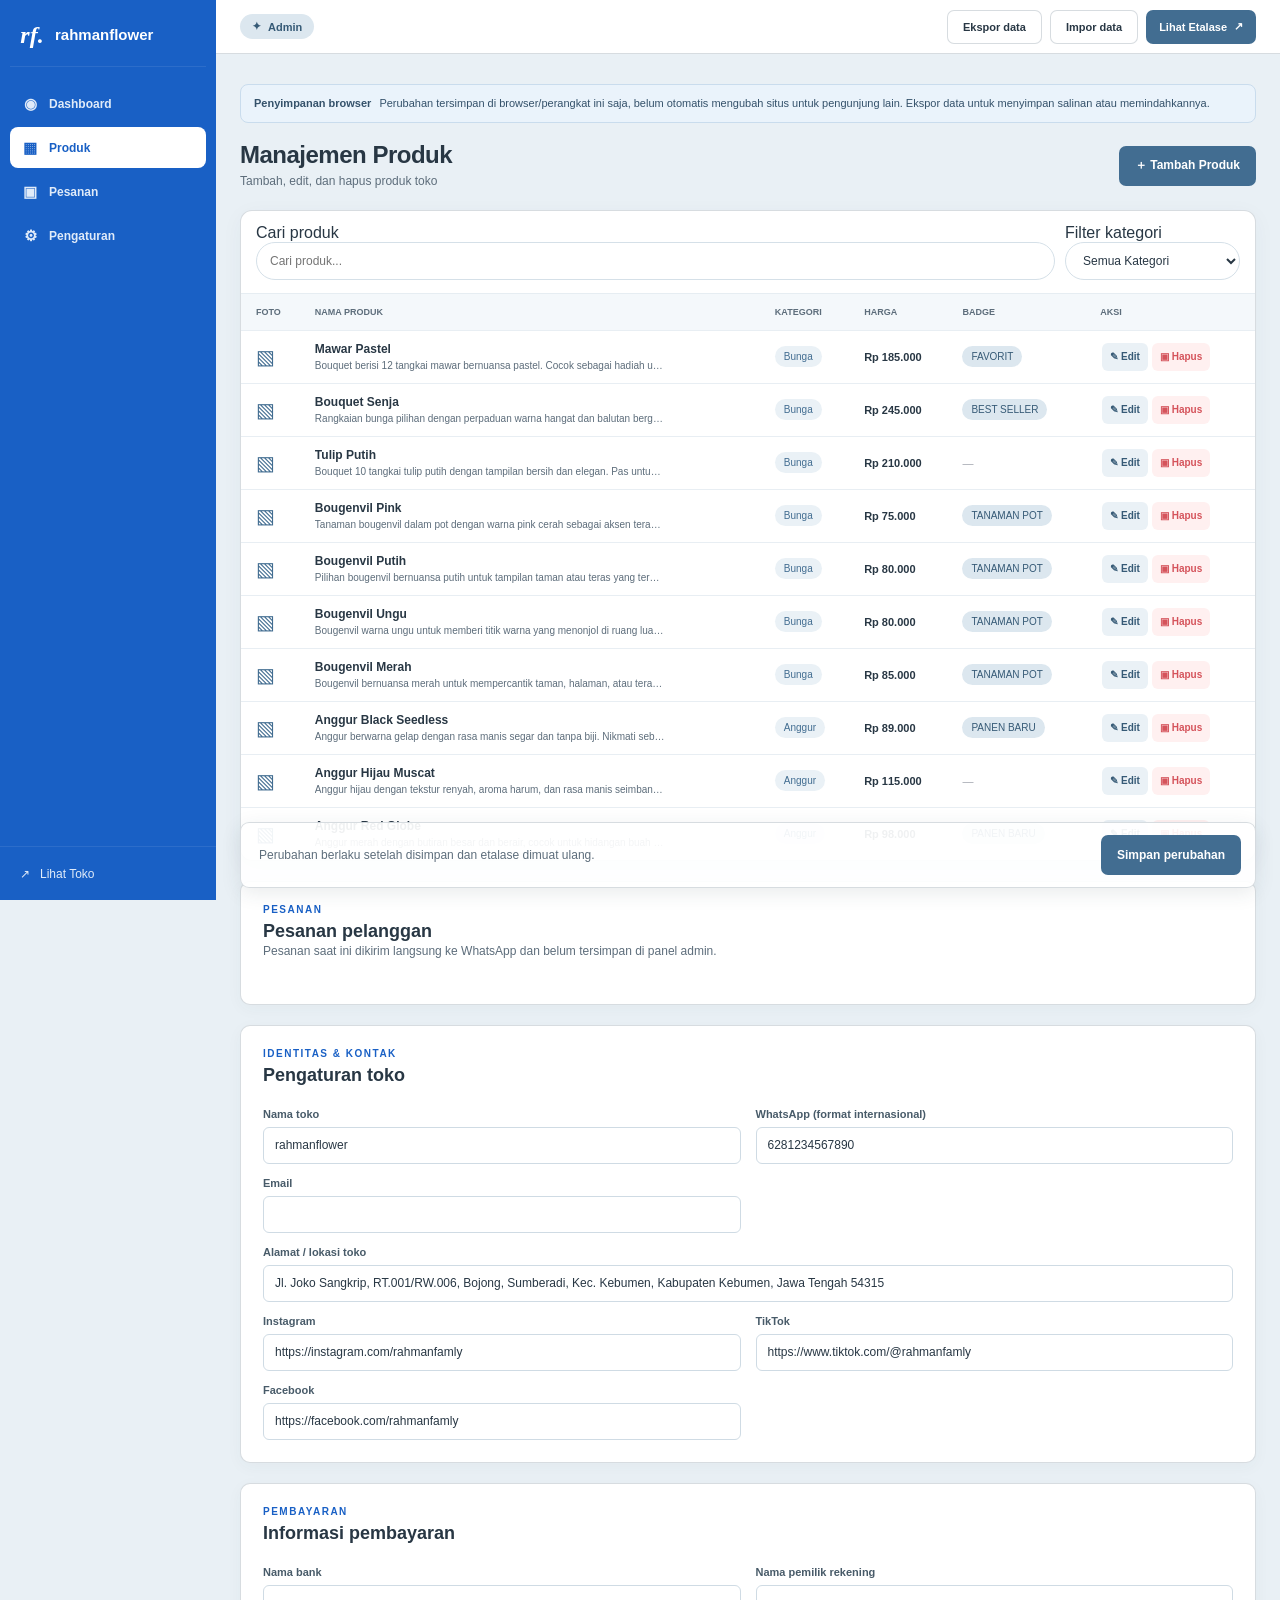
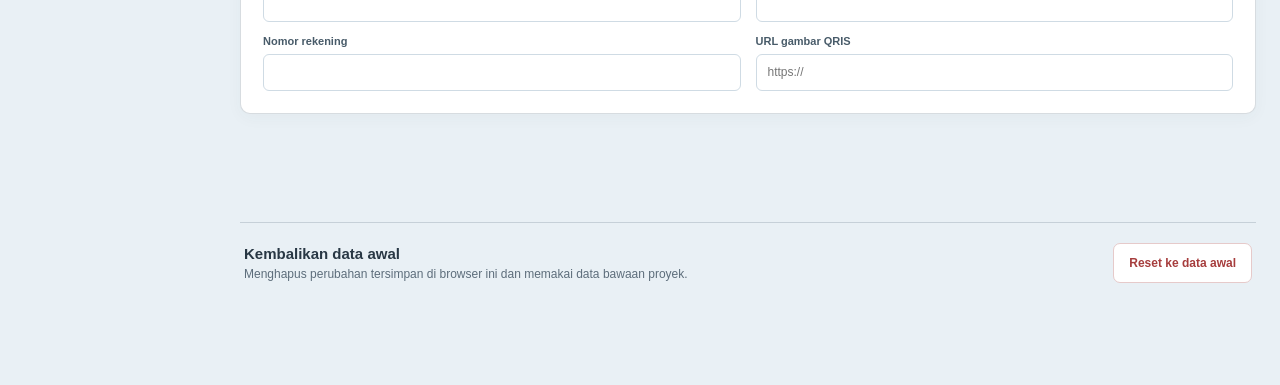
==== admin/index.html @ 13b0dfab "Add storefront admin controls and preview Co-authored-by: Copilot <223556219+Copilot@users.noreply.g" ====
<!doctype html>
<html lang="id">
  <head>
    <meta charset="UTF-8" />
    <meta name="viewport" content="width=device-width, initial-scale=1.0" />
    <meta name="theme-color" content="#1960C5" />
    <title>Admin toko — rahmanflower</title>
    <link rel="stylesheet" href="admin.css" />
    <script src="../products.js" defer></script>
    <script src="../store-data.js" defer></script>
    <script src="admin.js" defer></script>
  </head>
  <body>
    <div class="admin-layout">
      <aside class="sidebar">
        <a class="brand" href="../index.html"><span class="brand-mark">rf.</span><span>rahmanflower</span></a>
        <nav class="sidebar-nav" aria-label="Navigasi admin">
          <a class="sidebar-link" href="#overview"><span class="sidebar-icon" aria-hidden="true">◉</span>Dashboard</a>
          <a class="sidebar-link active" href="#products" aria-current="location"><span class="sidebar-icon" aria-hidden="true">▦</span>Produk</a>
          <a class="sidebar-link" href="#orders-info"><span class="sidebar-icon" aria-hidden="true">▣</span>Pesanan</a>
          <a class="sidebar-link" href="#store-settings"><span class="sidebar-icon" aria-hidden="true">⚙</span>Pengaturan</a>
        </nav>
        <a class="sidebar-store-link" href="../index.html" target="_blank" rel="noopener noreferrer"><span aria-hidden="true">↗</span>Lihat Toko</a>
      </aside>

      <main class="dashboard">
      <header class="topbar">
        <span class="admin-badge"><span aria-hidden="true">✦</span> Admin</span>
        <div class="heading-actions">
          <button class="button button-light" id="export-data" type="button">Ekspor data</button>
          <button class="button button-light" id="import-data" type="button">Impor data</button>
          <input id="import-file" type="file" accept="application/json,.json" hidden />
          <a class="store-preview-button" href="../index.html" target="_blank" rel="noopener noreferrer" aria-label="Buka pratinjau etalase di tab baru">Lihat Etalase <span aria-hidden="true">↗</span></a>
        </div>
      </header>

      <aside class="notice notice-info">
        <strong>Penyimpanan browser</strong>
        <span>Perubahan tersimpan di browser/perangkat ini saja, belum otomatis mengubah situs untuk pengunjung lain. Ekspor data untuk menyimpan salinan atau memindahkannya.</span>
      </aside>
      <div class="notice notice-status" id="status-message" role="status" aria-live="polite" hidden></div>

      <form id="store-form">
        <section class="product-management" id="products">
          <div class="panel-heading product-heading">
            <div id="overview"><h1>Manajemen Produk</h1><p class="panel-help">Tambah, edit, dan hapus produk toko</p></div>
            <button class="button button-primary" id="add-product" type="button">＋ Tambah Produk</button>
          </div>
          <div class="product-browser">
            <div class="product-toolbar">
              <label class="search-control"><span class="sr-only">Cari produk</span><input id="product-search" type="search" placeholder="Cari produk..." /></label>
              <label class="category-control"><span class="sr-only">Filter kategori</span><select id="category-filter"><option value="">Semua Kategori</option></select></label>
            </div>
            <div class="table-wrap">
              <table class="product-table">
                <thead><tr><th>Foto</th><th>Nama Produk</th><th>Kategori</th><th>Harga</th><th>Badge</th><th>Aksi</th></tr></thead>
                <tbody id="product-list"></tbody>
              </table>
            </div>
          </div>
        </section>

        <section class="panel" id="orders-info">
          <div class="panel-heading"><div><p class="eyebrow">PESANAN</p><h2>Pesanan pelanggan</h2><p class="panel-help">Pesanan saat ini dikirim langsung ke WhatsApp dan belum tersimpan di panel admin.</p></div></div>
        </section>

        <section class="panel" id="store-settings">
          <div class="panel-heading"><div><p class="eyebrow">IDENTITAS & KONTAK</p><h2>Pengaturan toko</h2></div></div>
          <div class="form-grid">
            <label>Nama toko<input name="name" data-setting="name" required maxlength="80" /></label>
            <label>WhatsApp (format internasional)<input name="whatsappPhone" data-setting="whatsappPhone" inputmode="tel" placeholder="6281234567890" /></label>
            <label>Email<input name="email" data-setting="email" type="email" /></label>
            <label class="field-wide">Alamat / lokasi toko<input name="mapLocation" data-setting="mapLocation" /></label>
            <label>Instagram<input name="instagram" data-setting="socialUrls.instagram" type="url" placeholder="https://" /></label>
            <label>TikTok<input name="tiktok" data-setting="socialUrls.tiktok" type="url" placeholder="https://" /></label>
            <label>Facebook<input name="facebook" data-setting="socialUrls.facebook" type="url" placeholder="https://" /></label>
          </div>
        </section>

        <section class="panel" id="payment-settings">
          <div class="panel-heading"><div><p class="eyebrow">PEMBAYARAN</p><h2>Informasi pembayaran</h2></div></div>
          <div class="form-grid">
            <label>Nama bank<input name="bankName" data-setting="payment.bankName" /></label>
            <label>Nama pemilik rekening<input name="bankAccountName" data-setting="payment.bankAccountName" /></label>
            <label>Nomor rekening<input name="bankAccountNumber" data-setting="payment.bankAccountNumber" inputmode="numeric" /></label>
            <label>URL gambar QRIS<input name="qrisImageUrl" data-setting="payment.qrisImageUrl" type="url" placeholder="https://" /></label>
          </div>
        </section>

        <div class="save-bar">
          <span>Perubahan berlaku setelah disimpan dan etalase dimuat ulang.</span>
          <button class="button button-primary" type="submit">Simpan perubahan</button>
        </div>
      </form>

      <section class="reset-section">
        <div><h2>Kembalikan data awal</h2><p>Menghapus perubahan tersimpan di browser ini dan memakai data bawaan proyek.</p></div>
        <button class="button button-danger" id="reset-data" type="button">Reset ke data awal</button>
      </section>
    </main>
    </div>
  </body>
</html>
---- admin/admin.css ----
:root {
  color-scheme: light;
  --ink: #283744;
  --muted: #5d6d7b;
  --line: rgba(55, 80, 103, 0.2);
  --paper: #fff;
  --wash: #e9f0f5;
  --blue: #1960c5;
  --blue-dark: #426d91;
  --accent: #426d91;
  --accent-soft: #dce7ef;
  --red: #a63d3d;
  font-family: "DM Sans", "Segoe UI", sans-serif;
}

* { box-sizing: border-box; }
body { margin: 0; background: var(--wash); color: var(--ink); }
button, input, textarea { font: inherit; }
button { cursor: pointer; }
.topbar { height: 72px; padding: 0 max(5%, calc((100% - 1120px) / 2)); display: flex; align-items: center; justify-content: space-between; background: var(--blue); color: #fff; }
.brand { display: flex; align-items: center; gap: 11px; color: inherit; font-size: 15px; font-weight: 700; text-decoration: none; }
.brand small { margin-left: 8px; font-size: 10px; letter-spacing: 1.4px; opacity: .8; }
.brand-mark { width: 36px; height: 36px; display: grid; place-items: center; border: 1px solid #ffffffb3; border-radius: 50%; font-family: Georgia, serif; font-style: italic; }
.store-link { color: #fff; font-size: 13px; text-decoration: none; }
.admin-layout { display: grid; grid-template-columns: 220px minmax(0, 1fr); align-items: start; gap: 30px; width: min(100% - 48px, 1280px); margin: 32px auto 70px; }
.sidebar { position: sticky; top: 24px; min-height: calc(100vh - 120px); display: flex; flex-direction: column; padding: 18px 12px; border: 1px solid var(--line); border-radius: 10px; background: var(--paper); }
.sidebar-label { margin: 0 10px 12px; color: #8493a0; font-size: 10px; font-weight: 700; letter-spacing: 1.4px; }
.sidebar-nav { display: grid; gap: 5px; }
.sidebar-link { min-height: 44px; display: flex; align-items: center; gap: 11px; padding: 0 11px; border-radius: 7px; color: #516371; font-size: 13px; font-weight: 600; text-decoration: none; transition: background .15s, color .15s; }
.sidebar-link:hover { background: #f2f6fa; color: var(--blue); }
.sidebar-link.active { background: #eaf2fc; color: var(--blue); }
.sidebar-icon { width: 20px; color: currentColor; font-size: 18px; text-align: center; }
.sidebar-bottom { display: flex; align-items: center; gap: 8px; margin: auto 8px 0; padding-top: 20px; color: var(--muted); font-size: 11px; }
.sidebar-status-dot { width: 8px; height: 8px; border-radius: 50%; background: #45a875; }
.dashboard { width: 100%; min-width: 0; margin: 8px 0 0; }
.page-heading, .panel, .reset-section { scroll-margin-top: 22px; }
.page-heading { display: flex; justify-content: space-between; align-items: end; gap: 20px; margin-bottom: 25px; }
.eyebrow { margin: 0 0 8px; color: var(--blue); font-size: 10px; font-weight: 700; letter-spacing: 1.5px; }
h1, h2, h3, p { margin-top: 0; }
h1 { margin-bottom: 7px; font-size: clamp(30px, 5vw, 42px); letter-spacing: -1.5px; }
.page-heading p:not(.eyebrow), .panel-help, .reset-section p { margin-bottom: 0; color: var(--muted); font-size: 14px; }
.heading-actions { display: flex; gap: 8px; }
.button { min-height: 40px; padding: 0 15px; border: 1px solid transparent; border-radius: 7px; font-size: 13px; font-weight: 700; }
.button-light { border-color: var(--line); background: var(--paper); color: var(--ink); }
.button-light:hover { border-color: #9fb5c7; }
.button-primary { background: var(--blue); color: white; }
.button-primary:hover { background: var(--blue-dark); }
.button-danger { border-color: #e6caca; background: #fff; color: var(--red); }
.notice { margin-bottom: 18px; padding: 13px 16px; border: 1px solid; border-radius: 8px; font-size: 13px; line-height: 1.55; }
.notice-info { display: flex; gap: 8px; border-color: #c9dced; background: #eaf3fb; color: #34516a; }
.notice-info strong { white-space: nowrap; }
.notice-status { margin-top: -6px; }
.notice-success { border-color: #c8e5d3; background: #effaf3; color: #27623c; }
.notice-error { border-color: #efcaca; background: #fff1f1; color: #8d2929; }
.panel { margin-top: 18px; padding: 25px; border: 1px solid var(--line); border-radius: 10px; background: var(--paper); box-shadow: 0 4px 16px #2b46580a; }
.panel-heading { display: flex; align-items: center; justify-content: space-between; gap: 16px; margin-bottom: 22px; }
.panel-heading h2, .reset-section h2 { margin: 0; font-size: 19px; }
.panel-heading .eyebrow { margin-bottom: 6px; }
.product-heading { align-items: center; margin-bottom: 18px; }
.product-heading .panel-help { margin-top: 7px; }
.form-grid { display: grid; grid-template-columns: repeat(2, minmax(0, 1fr)); gap: 17px 18px; }
.form-grid label { display: grid; gap: 7px; color: #485b69; font-size: 12px; font-weight: 700; }
.form-grid input, .form-grid textarea { width: 100%; min-height: 42px; padding: 10px 11px; border: 1px solid #cfdbe4; border-radius: 6px; outline: none; background: #fff; color: var(--ink); font-size: 13px; font-weight: 400; }
.form-grid input[type="file"] { min-height: 44px; padding: 7px; background: #fff; }
.form-grid textarea { min-height: 82px; resize: vertical; }
.form-grid input:focus, .form-grid textarea:focus { border-color: #6b9acc; box-shadow: 0 0 0 3px #1960c51a; }
.form-grid input[readonly] { background: #f4f7f9; color: #73818c; }
.field-wide { grid-column: 1 / -1; }
.product-list { display: grid; gap: 12px; }
.product-editor { padding: 18px; border: 1px solid var(--line); border-radius: 8px; background: #fbfcfd; }
.product-editor-heading { display: flex; justify-content: space-between; align-items: center; gap: 14px; margin-bottom: 16px; }
.product-editor-heading h3 { margin: 0; overflow-wrap: anywhere; font-size: 15px; }
.upload-help { color: var(--muted); font-size: 11px; font-weight: 400; line-height: 1.5; }
.upload-preview-wrap { display: flex; align-items: center; gap: 12px; }
.upload-preview { width: 76px; height: 76px; flex: 0 0 76px; border: 1px solid var(--line); border-radius: 7px; background: #fff; object-fit: cover; }
.remove-button { padding: 6px 10px; border: 1px solid #e6caca; border-radius: 5px; background: #fff; color: var(--red); font-size: 12px; }
.empty-list { margin: 0; padding: 20px; color: var(--muted); text-align: center; font-size: 13px; }
.save-bar { position: sticky; bottom: 12px; z-index: 2; display: flex; justify-content: space-between; align-items: center; gap: 16px; margin-top: 20px; padding: 12px 14px 12px 18px; border: 1px solid var(--line); border-radius: 9px; background: #ffffffed; box-shadow: 0 5px 20px #2637451a; }
.save-bar span { color: var(--muted); font-size: 12px; }
.reset-section { display: flex; justify-content: space-between; align-items: center; gap: 20px; margin-top: 30px; padding: 20px 4px; border-top: 1px solid var(--line); }
.reset-section h2 { margin-bottom: 5px; font-size: 15px; }
.reset-section p { font-size: 12px; }

@media (max-width: 700px) {
  .topbar { height: 62px; padding: 0 18px; }
  .admin-layout { display: block; width: 100%; margin: 0 auto 55px; }
  .sidebar { position: sticky; top: 0; z-index: 5; min-height: 0; overflow-x: auto; padding: 8px 14px; border-width: 0 0 1px; border-radius: 0; }
  .sidebar-label, .sidebar-bottom { display: none; }
  .sidebar-nav { display: flex; width: max-content; min-width: 100%; gap: 5px; }
  .sidebar-link { min-height: 40px; padding: 0 11px; white-space: nowrap; font-size: 12px; }
  .sidebar-icon { width: auto; }
  .dashboard { width: min(100% - 28px, 1040px); margin: 24px auto 0; }
  .page-heading { align-items: start; flex-direction: column; }
  .heading-actions { width: 100%; }
  .heading-actions .button { flex: 1; padding: 0 8px; }
  .panel { padding: 18px 15px; }
  .form-grid { grid-template-columns: 1fr; gap: 14px; }
  .field-wide { grid-column: auto; }
  .product-heading { align-items: start; flex-direction: column; }
  .save-bar { align-items: stretch; flex-direction: column; }
  .save-bar .button { width: 100%; }
  .reset-section { align-items: start; flex-direction: column; }
  .notice-info { flex-direction: column; gap: 3px; }
}

body { background: var(--wash); color: var(--ink); }
.admin-layout { display: block; width: auto; min-height: 100vh; margin: 0 0 0 216px; }
.sidebar { position: fixed; inset: 0 auto 0 0; z-index: 10; width: 216px; min-height: 100vh; padding: 21px 10px 14px; border: 0; border-radius: 0; background: #1960c5; color: #fff; }
.brand { min-height: 46px; gap: 10px; padding: 0 9px 18px; border-bottom: 1px solid #ffffff15; color: #fff; font-size: 15px; }
.brand-mark { width: 26px; height: 26px; flex: 0 0 26px; border: 0; color: #fff; font-size: 24px; }
.sidebar-nav { gap: 3px; margin-top: 16px; }
.sidebar-link { min-height: 41px; gap: 10px; padding: 0 11px; border-radius: 8px; color: #e0ebf9; font-size: 12px; }
.sidebar-link:hover { background: #ffffff1a; color: #fff; }
.sidebar-link.active { background: #fff; color: #1960c5; }
.sidebar-icon { width: 18px; font-size: 15px; }
.sidebar-store-link { position: absolute; right: 0; bottom: 0; left: 0; min-height: 54px; display: flex; align-items: center; gap: 10px; padding: 0 20px; border-top: 1px solid #ffffff15; color: #d3d1dd; font-size: 12px; text-decoration: none; }
.sidebar-store-link { color: #e0ebf9; }
.sidebar-store-link:hover { color: #fff; background: #ffffff12; }
.dashboard { width: auto; max-width: none; min-height: 100vh; margin: 0; padding: 0 24px 60px; }
.topbar { position: sticky; top: 0; z-index: 8; height: 54px; margin: 0 -24px 30px; padding: 0 24px; border-bottom: 1px solid var(--line); background: #fff; color: var(--ink); }
.admin-badge { display: inline-flex; align-items: center; gap: 7px; padding: 6px 12px; border-radius: 20px; background: #dce7ef; color: #365a76; font-size: 11px; font-weight: 700; }
.heading-actions { align-items: center; }
.heading-actions .button { min-height: 34px; font-size: 11px; }
.store-link { color: var(--blue); font-size: 12px; }
.store-preview-button { min-height: 34px; display: inline-flex; align-items: center; gap: 7px; padding: 0 13px; border-radius: 7px; background: var(--accent); color: #fff; font-size: 11px; font-weight: 700; text-decoration: none; transition: background .2s ease; }
.store-preview-button:hover { background: #365a76; }
.notice-info { margin: 0 0 18px; padding: 10px 13px; font-size: 11px; }
.notice-info strong { white-space: normal; }
.notice-status { margin-top: 0; }
.page-heading { margin-bottom: 20px; }
.product-management { scroll-margin-top: 76px; }
.product-heading { align-items: center; margin: 0 0 20px; }
.product-heading h1 { margin: 0 0 3px; font-size: 24px; letter-spacing: -.5px; }
.product-heading .panel-help { margin: 0; font-size: 12px; }
.button { border-radius: 7px; font-size: 12px; }
.button-primary { background: var(--accent); color: white; }
.button-primary:hover { background: #365a76; }
.product-browser { overflow: hidden; border: 1px solid var(--line); border-radius: 12px; background: #fff; box-shadow: 0 5px 22px #3750670b; }
.product-toolbar { display: grid; grid-template-columns: minmax(0, 1fr) 175px; gap: 10px; padding: 13px 15px; border-bottom: 1px solid #e6edf2; }
.product-toolbar input, .product-toolbar select { width: 100%; height: 38px; padding: 0 13px; border: 1px solid #d5e0e8; border-radius: 22px; background: #fff; color: var(--ink); font: inherit; font-size: 12px; outline: none; }
.product-toolbar input:focus, .product-toolbar select:focus { border-color: var(--accent); box-shadow: 0 0 0 3px #426d911a; }
.table-wrap { overflow-x: auto; }
.product-table { width: 100%; border-collapse: collapse; text-align: left; }
.product-table th { height: 36px; padding: 0 11px; background: #f4f8fb; color: #5d6d7b; font-size: 9px; font-weight: 700; text-transform: uppercase; white-space: nowrap; }
.product-table th:first-child, .product-table td:first-child { padding-left: 15px; }
.product-table td { min-height: 68px; padding: 10px 11px; border-top: 1px solid #e8eef3; color: var(--ink); font-size: 11px; vertical-align: middle; }
.product-row:hover { background: #f7fafc; }
.product-row[hidden], .product-editor-row[hidden] { display: none; }
.product-thumbnail { width: 48px; height: 48px; border-radius: 7px; background: #dce7ef; object-fit: cover; }
.thumbnail-empty { color: var(--accent) !important; font-size: 20px !important; }
.table-product-name, .table-product-description { display: block; max-width: 350px; overflow: hidden; text-overflow: ellipsis; white-space: nowrap; }
.table-product-name { margin-bottom: 4px; color: var(--ink); font-size: 12px; font-weight: 700; }
.table-product-description { color: var(--muted); font-size: 10px; }
.category-badge, .tag-badge { display: inline-flex; min-height: 21px; align-items: center; padding: 0 9px; border-radius: 20px; background: #eaf1f6; color: #426d91; font-size: 10px; white-space: nowrap; }
.tag-badge { background: #dce7ef; color: #365a76; }
.price-cell { font-weight: 700; white-space: nowrap; }
.muted-cell { color: #a0a4ad !important; }
.actions-cell { white-space: nowrap; }
.table-action { min-height: 28px; margin: 2px; padding: 0 8px; border: 0; border-radius: 6px; font-size: 10px; font-weight: 700; }
.edit-action { background: #eaf1f6; color: #365a76; }
.delete-action { background: #fff0f0; color: #d5535b; }
.empty-list { padding: 30px !important; color: #7d8490 !important; text-align: center; }
.product-editor-row td { padding: 0 14px 14px !important; background: #f4f8fb; }
.product-editor { padding: 16px; border-color: #eceef3; background: #fff; }
.product-editor-heading { margin-bottom: 14px; }
.product-editor-heading h3 { font-size: 14px; }
.form-grid { grid-template-columns: repeat(2, minmax(0, 1fr)); gap: 13px 15px; }
.form-grid label { font-size: 11px; }
.form-grid input, .form-grid textarea { min-height: 37px; font-size: 12px; }
.panel { margin-top: 20px; padding: 22px; scroll-margin-top: 72px; }
.panel-heading h2 { font-size: 18px; }
.panel-help { font-size: 12px; line-height: 1.5; }
.save-bar { bottom: 12px; }
.reset-section { margin: 22px 0; }

@media (max-width: 800px) {
  .admin-layout { margin-left: 68px; }
  .sidebar { width: 68px; padding: 15px 7px 12px; }
  .brand { justify-content: center; padding: 0 0 17px; font-size: 0; }
  .sidebar-link { justify-content: center; padding: 0 4px; font-size: 0; }
  .sidebar-icon { width: auto; font-size: 17px; }
  .sidebar-store-link { justify-content: center; padding: 0; font-size: 0; }
  .dashboard { padding-right: 16px; padding-left: 16px; }
  .topbar { margin-right: -16px; margin-left: -16px; padding: 0 16px; }
  .heading-actions .button { display: inline-flex; min-height: 29px; padding: 0 7px; font-size: 9px; }
  .store-preview-button { min-height: 29px; padding: 0 8px; font-size: 9px; }
  .product-table { min-width: 760px; }
  .product-toolbar { grid-template-columns: minmax(0, 1fr) 145px; }
}

@media (max-width: 520px) {
  .admin-layout { margin-left: 0; padding-top: 112px; }
  .sidebar { inset: 54px 0 auto; width: 100%; min-height: 58px; height: 58px; flex-direction: row; align-items: center; padding: 4px 10px; border-bottom: 1px solid #ffffff1a; }
  .brand { display: none; }
  .sidebar-nav { display: flex; width: 100%; justify-content: space-around; gap: 3px; margin: 0; }
  .sidebar-link { min-width: 58px; min-height: 44px; flex-direction: column; gap: 2px; padding: 4px; font-size: 9px; }
  .sidebar-icon { font-size: 15px; }
  .sidebar-store-link { display: none; }
  .dashboard { padding: 0 12px 45px; }
  .topbar { position: fixed; right: 0; left: 0; height: 54px; margin: 0; padding: 0 14px; }
  .product-heading h1 { font-size: 21px; }
  .product-heading { align-items: start; flex-direction: row; }
  .product-heading .button { min-height: 36px; padding: 0 9px; font-size: 10px; white-space: nowrap; }
  .product-toolbar { grid-template-columns: 1fr; }
  .form-grid { grid-template-columns: 1fr; }
  .field-wide { grid-column: auto; }
  .notice-info { flex-direction: column; gap: 3px; }
}
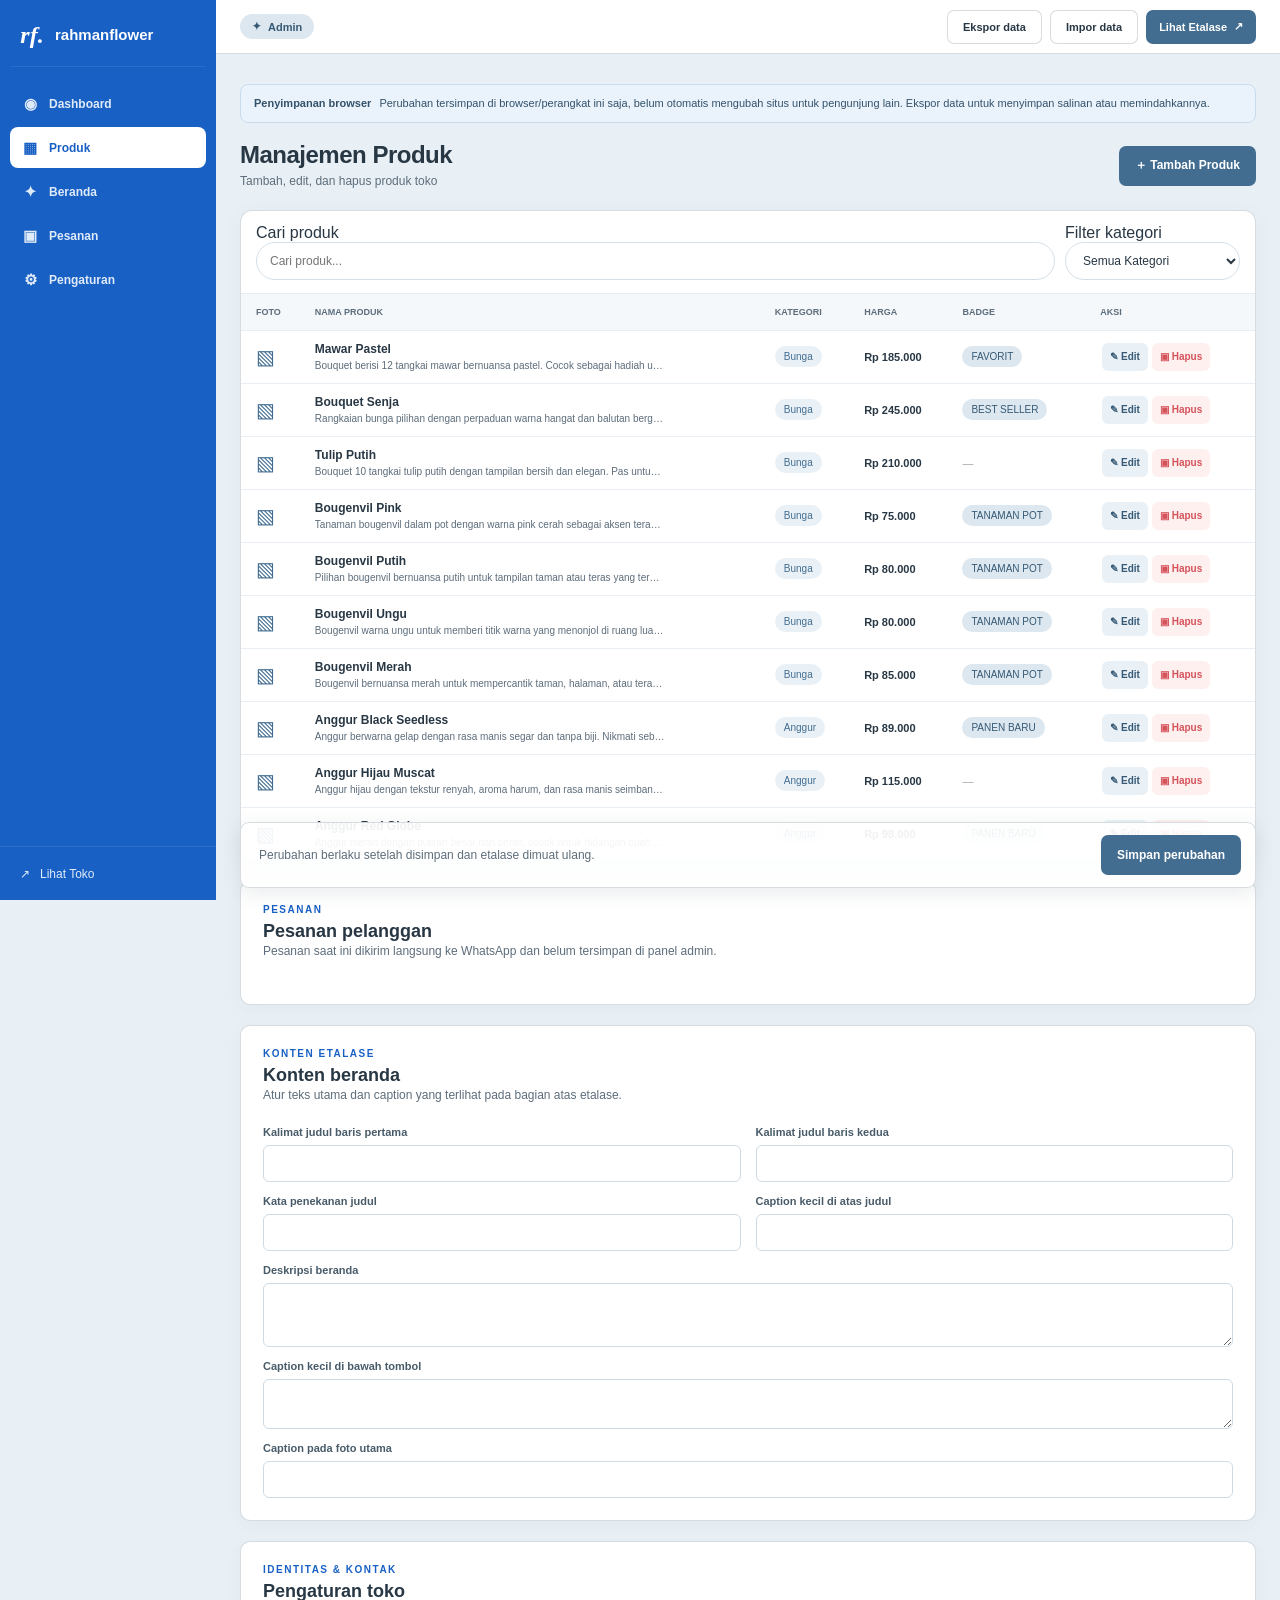
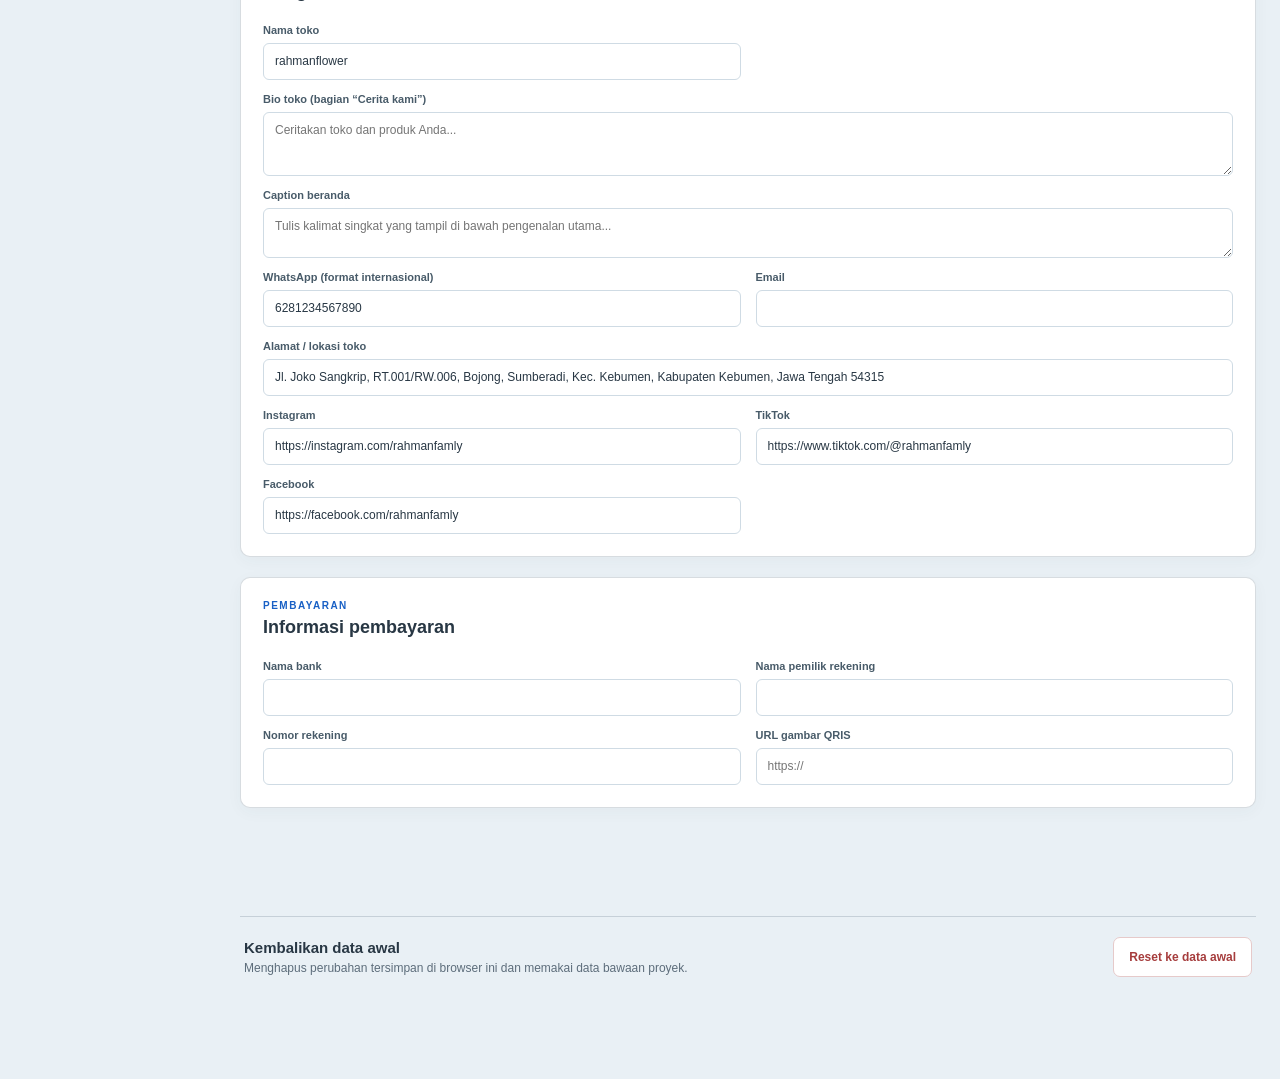
==== commit 8a936a4c: "Add product detail preview modal Co-authored-by: Copilot <223556219+Copilot@users.noreply.github.com" ====
--- a/admin/index.html
+++ b/admin/index.html
@@ -17,6 +17,7 @@
         <nav class="sidebar-nav" aria-label="Navigasi admin">
           <a class="sidebar-link" href="#overview"><span class="sidebar-icon" aria-hidden="true">◉</span>Dashboard</a>
           <a class="sidebar-link active" href="#products" aria-current="location"><span class="sidebar-icon" aria-hidden="true">▦</span>Produk</a>
+          <a class="sidebar-link" href="#hero-settings"><span class="sidebar-icon" aria-hidden="true">✦</span>Beranda</a>
           <a class="sidebar-link" href="#orders-info"><span class="sidebar-icon" aria-hidden="true">▣</span>Pesanan</a>
           <a class="sidebar-link" href="#store-settings"><span class="sidebar-icon" aria-hidden="true">⚙</span>Pengaturan</a>
         </nav>
@@ -64,10 +65,25 @@
           <div class="panel-heading"><div><p class="eyebrow">PESANAN</p><h2>Pesanan pelanggan</h2><p class="panel-help">Pesanan saat ini dikirim langsung ke WhatsApp dan belum tersimpan di panel admin.</p></div></div>
         </section>
 
+        <section class="panel" id="hero-settings">
+          <div class="panel-heading"><div><p class="eyebrow">KONTEN ETALASE</p><h2>Konten beranda</h2><p class="panel-help">Atur teks utama dan caption yang terlihat pada bagian atas etalase.</p></div></div>
+          <div class="form-grid">
+            <label>Kalimat judul baris pertama<input name="heroTitleFirst" data-setting="hero.titleFirst" maxlength="80" /></label>
+            <label>Kalimat judul baris kedua<input name="heroTitleSecond" data-setting="hero.titleSecond" maxlength="80" /></label>
+            <label>Kata penekanan judul<input name="heroTitleEmphasis" data-setting="hero.titleEmphasis" maxlength="50" /></label>
+            <label>Caption kecil di atas judul<input name="heroEyebrow" data-setting="hero.eyebrow" maxlength="100" /></label>
+            <label class="field-wide">Deskripsi beranda<textarea name="heroDescription" data-setting="hero.description" rows="3" maxlength="500"></textarea></label>
+            <label class="field-wide">Caption kecil di bawah tombol<textarea name="heroNote" data-setting="hero.note" rows="2" maxlength="160"></textarea></label>
+            <label class="field-wide">Caption pada foto utama<input name="heroImageCaption" data-setting="hero.caption" maxlength="100" /></label>
+          </div>
+        </section>
+
         <section class="panel" id="store-settings">
           <div class="panel-heading"><div><p class="eyebrow">IDENTITAS & KONTAK</p><h2>Pengaturan toko</h2></div></div>
           <div class="form-grid">
             <label>Nama toko<input name="name" data-setting="name" required maxlength="80" /></label>
+            <label class="field-wide">Bio toko (bagian “Cerita kami”)<textarea name="bio" data-setting="bio" rows="3" maxlength="500" placeholder="Ceritakan toko dan produk Anda..."></textarea></label>
+            <label class="field-wide">Caption beranda<textarea name="caption" data-setting="caption" rows="2" maxlength="200" placeholder="Tulis kalimat singkat yang tampil di bawah pengenalan utama..."></textarea></label>
             <label>WhatsApp (format internasional)<input name="whatsappPhone" data-setting="whatsappPhone" inputmode="tel" placeholder="6281234567890" /></label>
             <label>Email<input name="email" data-setting="email" type="email" /></label>
             <label class="field-wide">Alamat / lokasi toko<input name="mapLocation" data-setting="mapLocation" /></label>
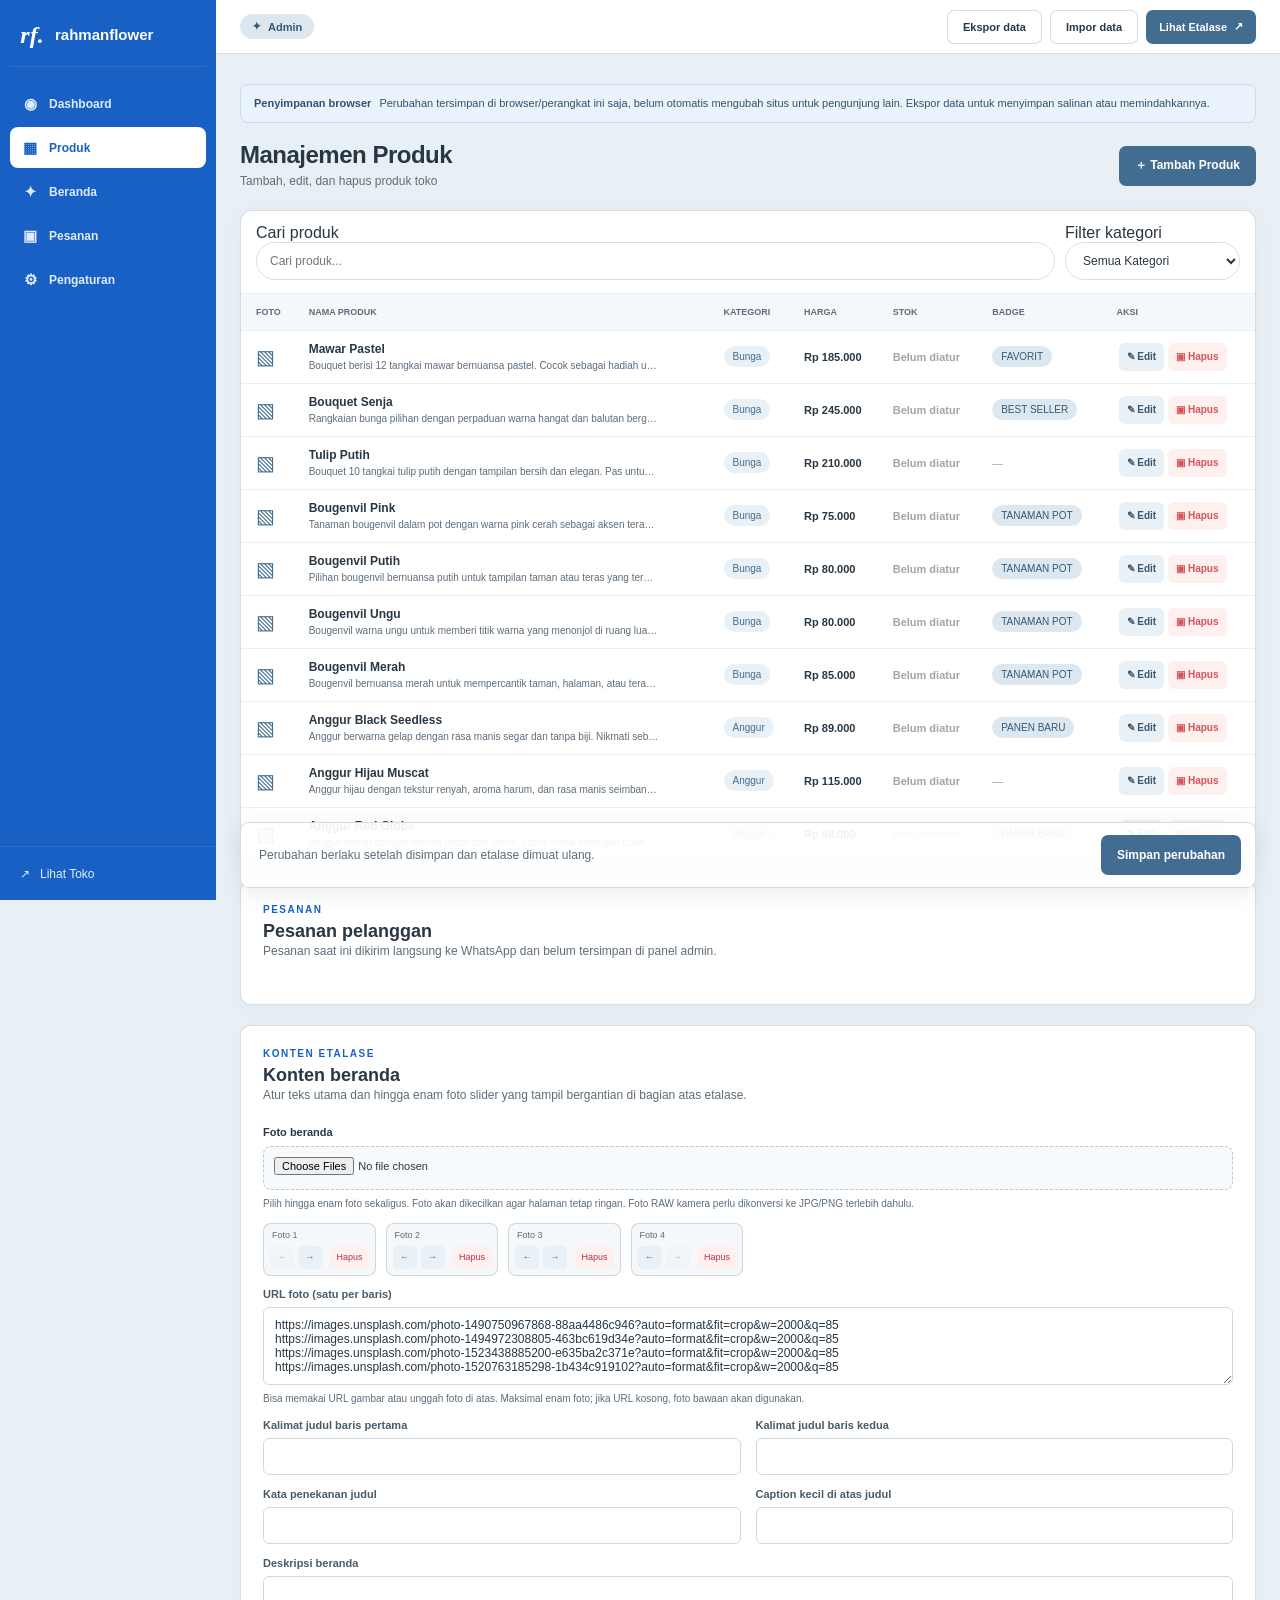
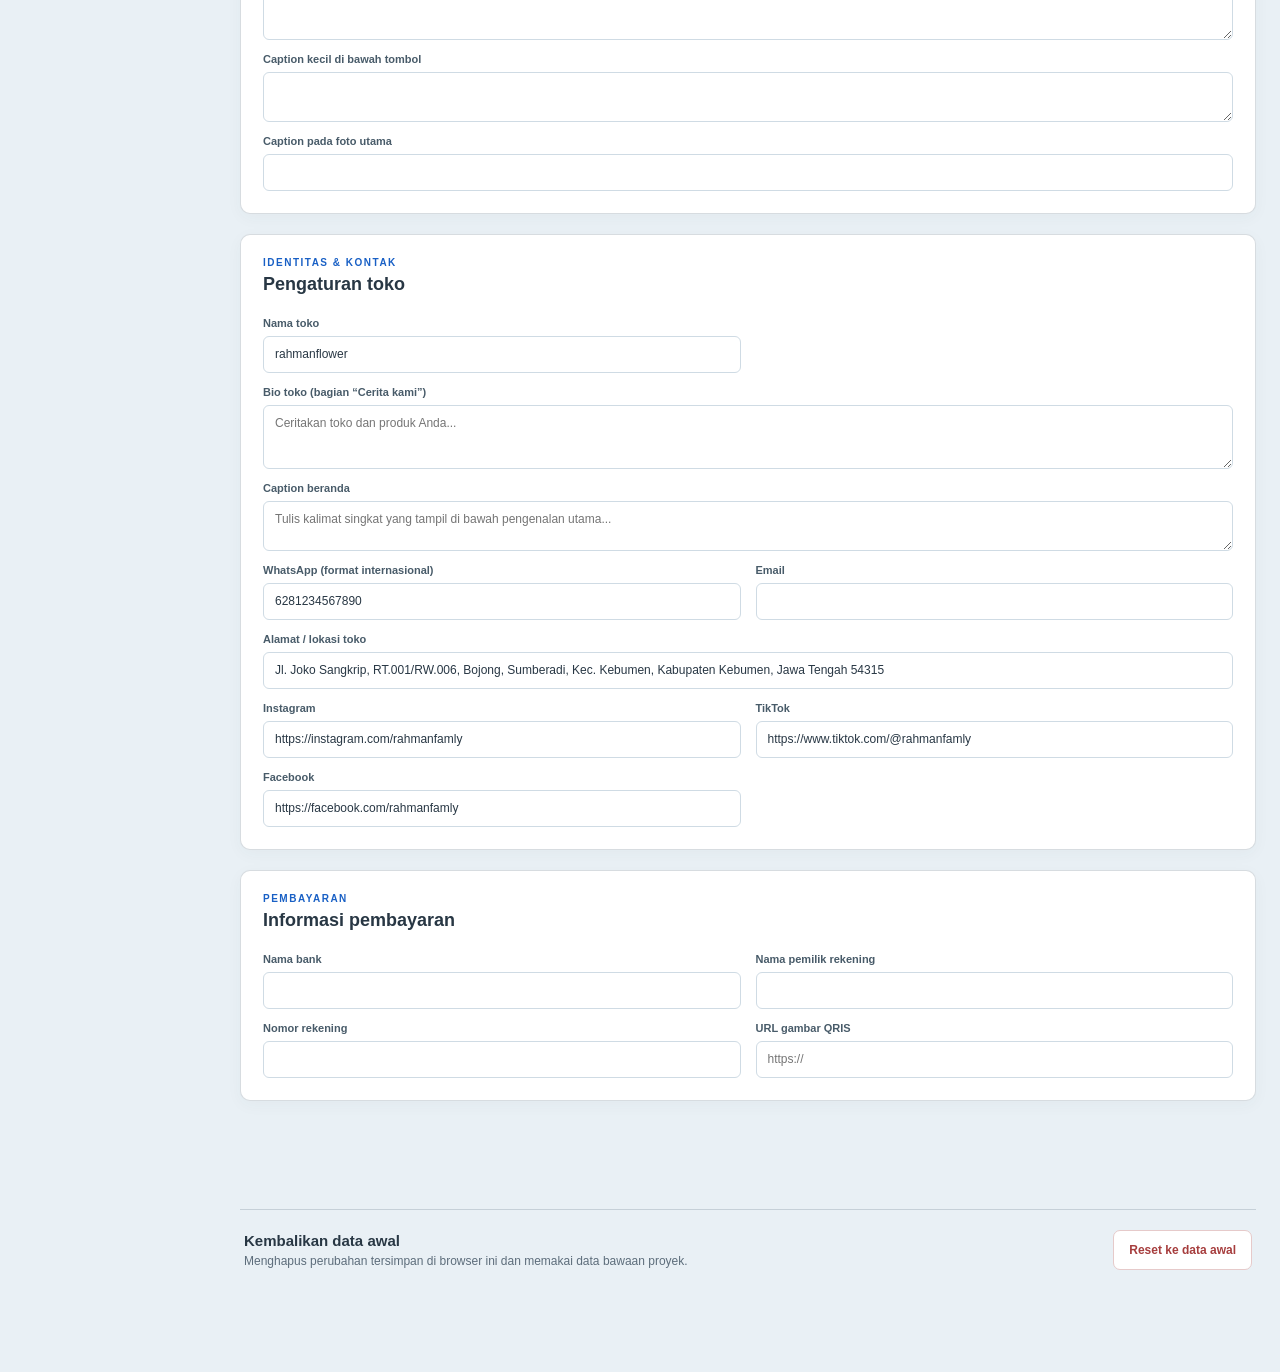
==== commit 43fe006e: "Add homepage slider and admin image controls Co-authored-by: Copilot <223556219+Copilot@users.norepl" ====
--- a/admin/index.html
+++ b/admin/index.html
@@ -54,7 +54,7 @@
             </div>
             <div class="table-wrap">
               <table class="product-table">
-                <thead><tr><th>Foto</th><th>Nama Produk</th><th>Kategori</th><th>Harga</th><th>Badge</th><th>Aksi</th></tr></thead>
+                <thead><tr><th>Foto</th><th>Nama Produk</th><th>Kategori</th><th>Harga</th><th>Stok</th><th>Badge</th><th>Aksi</th></tr></thead>
                 <tbody id="product-list"></tbody>
               </table>
             </div>
@@ -66,8 +66,16 @@
         </section>
 
         <section class="panel" id="hero-settings">
-          <div class="panel-heading"><div><p class="eyebrow">KONTEN ETALASE</p><h2>Konten beranda</h2><p class="panel-help">Atur teks utama dan caption yang terlihat pada bagian atas etalase.</p></div></div>
+          <div class="panel-heading"><div><p class="eyebrow">KONTEN ETALASE</p><h2>Konten beranda</h2><p class="panel-help">Atur teks utama dan hingga enam foto slider yang tampil bergantian di bagian atas etalase.</p></div></div>
           <div class="form-grid">
+            <div class="field-wide hero-image-settings">
+              <label for="hero-image-upload">Foto beranda</label>
+              <input id="hero-image-upload" type="file" accept="image/*" multiple />
+              <span class="upload-help">Pilih hingga enam foto sekaligus. Foto akan dikecilkan agar halaman tetap ringan. Foto RAW kamera perlu dikonversi ke JPG/PNG terlebih dahulu.</span>
+              <div id="hero-image-list" class="hero-image-list" aria-live="polite"></div>
+              <label for="hero-image-urls">URL foto (satu per baris)<textarea id="hero-image-urls" name="heroSlides" data-setting="hero.slides" rows="4" maxlength="2500000" placeholder="Satu URL foto HTTPS atau path relatif per baris"></textarea></label>
+              <span class="upload-help">Bisa memakai URL gambar atau unggah foto di atas. Maksimal enam foto; jika URL kosong, foto bawaan akan digunakan.</span>
+            </div>
             <label>Kalimat judul baris pertama<input name="heroTitleFirst" data-setting="hero.titleFirst" maxlength="80" /></label>
             <label>Kalimat judul baris kedua<input name="heroTitleSecond" data-setting="hero.titleSecond" maxlength="80" /></label>
             <label>Kata penekanan judul<input name="heroTitleEmphasis" data-setting="hero.titleEmphasis" maxlength="50" /></label>
--- a/admin/admin.css
+++ b/admin/admin.css
@@ -154,6 +154,8 @@
 .category-badge, .tag-badge { display: inline-flex; min-height: 21px; align-items: center; padding: 0 9px; border-radius: 20px; background: #eaf1f6; color: #426d91; font-size: 10px; white-space: nowrap; }
 .tag-badge { background: #dce7ef; color: #365a76; }
 .price-cell { font-weight: 700; white-space: nowrap; }
+.stock-cell { font-weight: 600; white-space: nowrap; }
+.stock-empty { color: var(--red) !important; }
 .muted-cell { color: #a0a4ad !important; }
 .actions-cell { white-space: nowrap; }
 .table-action { min-height: 28px; margin: 2px; padding: 0 8px; border: 0; border-radius: 6px; font-size: 10px; font-weight: 700; }
@@ -170,6 +172,19 @@
 .panel { margin-top: 20px; padding: 22px; scroll-margin-top: 72px; }
 .panel-heading h2 { font-size: 18px; }
 .panel-help { font-size: 12px; line-height: 1.5; }
+.form-grid .upload-help { display: block; margin-top: 6px; color: var(--muted); font-size: 10px; line-height: 1.5; }
+.hero-image-settings > label:first-child { display: block; margin-bottom: 8px; color: var(--ink); font-size: 11px; font-weight: 700; }
+.hero-image-settings > input[type="file"] { width: 100%; padding: 10px; border: 1px dashed #b9c9d6; border-radius: 8px; background: #f7fafc; color: var(--ink); font: inherit; font-size: 11px; }
+.hero-image-list { display: grid; grid-template-columns: repeat(auto-fill, minmax(112px, 1fr)); gap: 10px; margin: 12px 0; }
+.hero-image-card { position: relative; min-width: 0; overflow: hidden; border: 1px solid var(--line); border-radius: 8px; background: #f4f8fb; }
+.hero-image-card img { width: 100%; height: 82px; object-fit: cover; }
+.hero-image-card img[hidden] { display: none; }
+.hero-image-card > span { display: block; overflow: hidden; padding: 6px 8px; color: var(--muted); font-size: 9px; text-overflow: ellipsis; white-space: nowrap; }
+.hero-image-actions { display: flex; gap: 4px; padding: 0 6px 6px; }
+.hero-image-actions button { min-width: 24px; min-height: 23px; padding: 2px 6px; border: 0; border-radius: 5px; background: #eaf1f6; color: #365a76; font: inherit; font-size: 9px; cursor: pointer; }
+.hero-image-actions button:disabled { opacity: .4; cursor: not-allowed; }
+.hero-image-actions .hero-image-remove { margin-left: auto; background: #fff0f0; color: #b33340; }
+.hero-image-settings textarea { width: 100%; }
 .save-bar { bottom: 12px; }
 .reset-section { margin: 22px 0; }
 
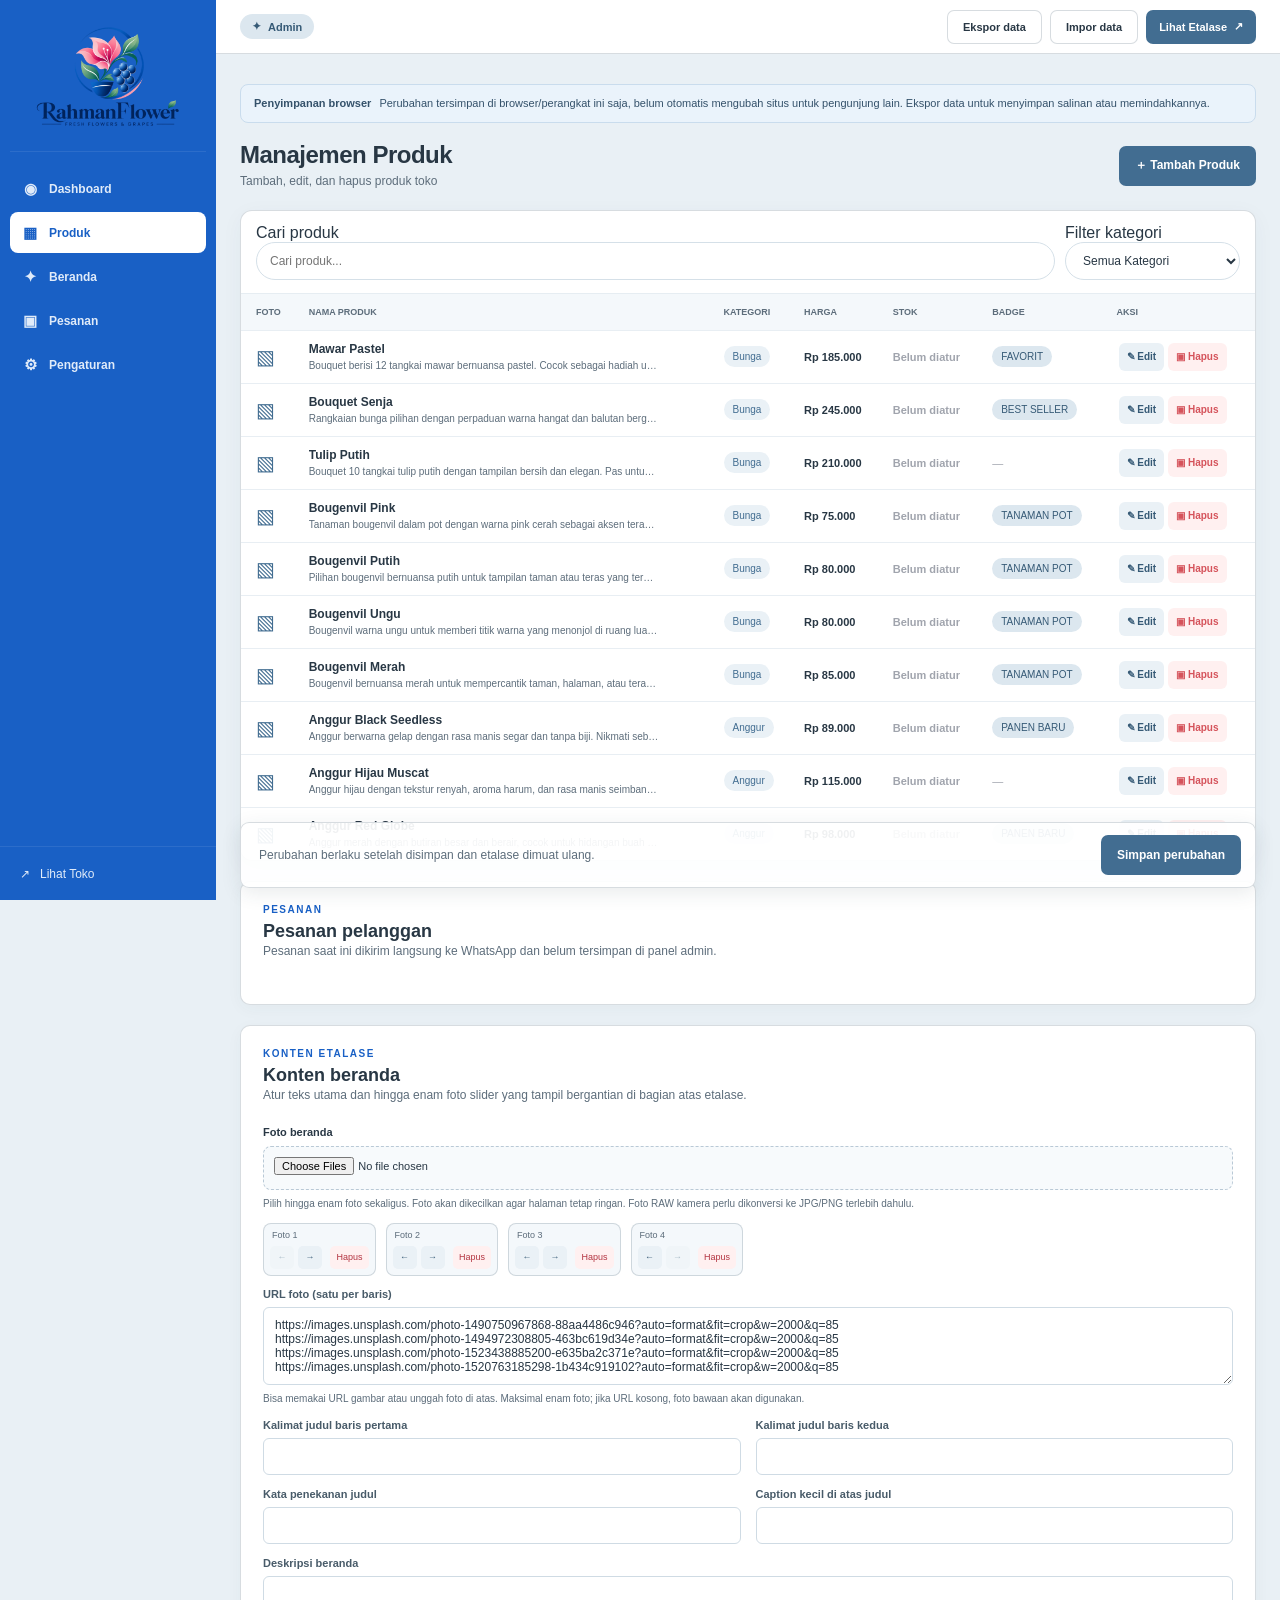
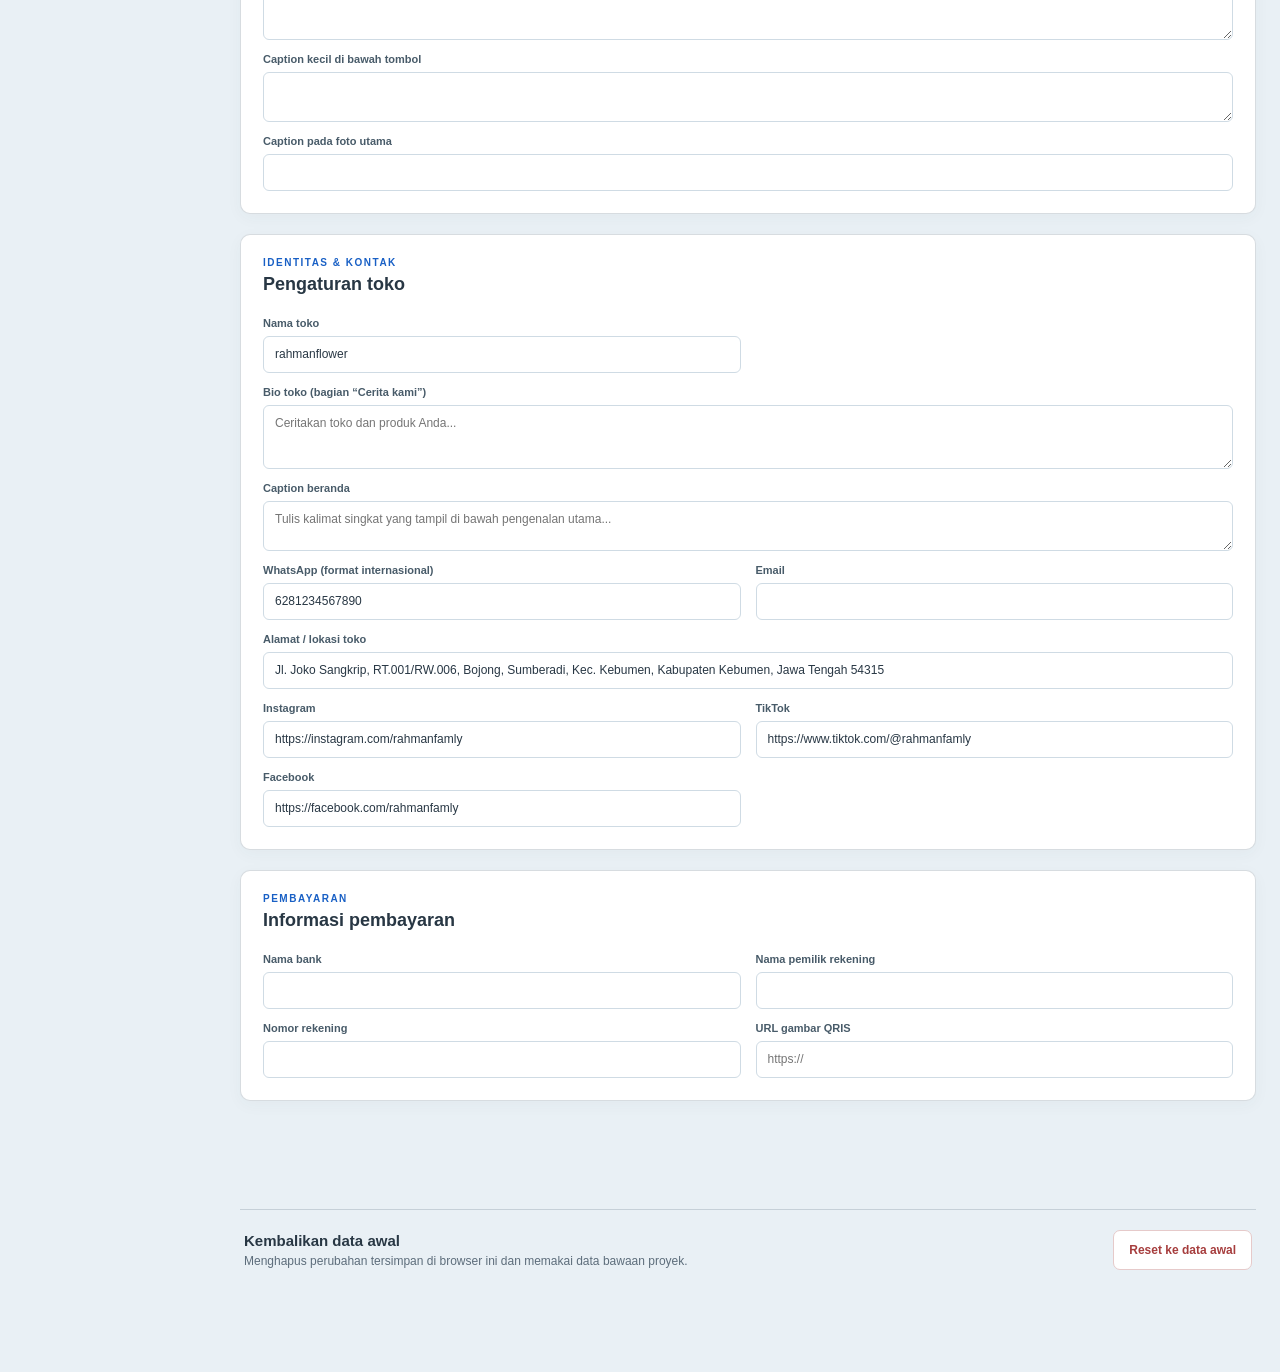
==== commit 3fbbc5b6: "Update storefront and admin logo Co-authored-by: Copilot <223556219+Copilot@users.noreply.github.com" ====
--- a/admin/index.html
+++ b/admin/index.html
@@ -13,7 +13,7 @@
   <body>
     <div class="admin-layout">
       <aside class="sidebar">
-        <a class="brand" href="../index.html"><span class="brand-mark">rf.</span><span>rahmanflower</span></a>
+        <a class="brand" href="../index.html" aria-label="rahmanflower, beranda"><img class="brand-logo" src="../assets/rahmanflower-logo.png" alt="Rahman Flower" /></a>
         <nav class="sidebar-nav" aria-label="Navigasi admin">
           <a class="sidebar-link" href="#overview"><span class="sidebar-icon" aria-hidden="true">◉</span>Dashboard</a>
           <a class="sidebar-link active" href="#products" aria-current="location"><span class="sidebar-icon" aria-hidden="true">▦</span>Produk</a>
--- a/admin/admin.css
+++ b/admin/admin.css
@@ -20,7 +20,7 @@
 .topbar { height: 72px; padding: 0 max(5%, calc((100% - 1120px) / 2)); display: flex; align-items: center; justify-content: space-between; background: var(--blue); color: #fff; }
 .brand { display: flex; align-items: center; gap: 11px; color: inherit; font-size: 15px; font-weight: 700; text-decoration: none; }
 .brand small { margin-left: 8px; font-size: 10px; letter-spacing: 1.4px; opacity: .8; }
-.brand-mark { width: 36px; height: 36px; display: grid; place-items: center; border: 1px solid #ffffffb3; border-radius: 50%; font-family: Georgia, serif; font-style: italic; }
+.brand-logo { display: block; width: auto; height: 62px; max-width: 100%; object-fit: contain; }
 .store-link { color: #fff; font-size: 13px; text-decoration: none; }
 .admin-layout { display: grid; grid-template-columns: 220px minmax(0, 1fr); align-items: start; gap: 30px; width: min(100% - 48px, 1280px); margin: 32px auto 70px; }
 .sidebar { position: sticky; top: 24px; min-height: calc(100vh - 120px); display: flex; flex-direction: column; padding: 18px 12px; border: 1px solid var(--line); border-radius: 10px; background: var(--paper); }
@@ -107,7 +107,8 @@
 .admin-layout { display: block; width: auto; min-height: 100vh; margin: 0 0 0 216px; }
 .sidebar { position: fixed; inset: 0 auto 0 0; z-index: 10; width: 216px; min-height: 100vh; padding: 21px 10px 14px; border: 0; border-radius: 0; background: #1960c5; color: #fff; }
 .brand { min-height: 46px; gap: 10px; padding: 0 9px 18px; border-bottom: 1px solid #ffffff15; color: #fff; font-size: 15px; }
-.brand-mark { width: 26px; height: 26px; flex: 0 0 26px; border: 0; color: #fff; font-size: 24px; }
+.brand { justify-content: center; padding-right: 4px; padding-left: 4px; }
+.brand-logo { height: 112px; }
 .sidebar-nav { gap: 3px; margin-top: 16px; }
 .sidebar-link { min-height: 41px; gap: 10px; padding: 0 11px; border-radius: 8px; color: #e0ebf9; font-size: 12px; }
 .sidebar-link:hover { background: #ffffff1a; color: #fff; }
